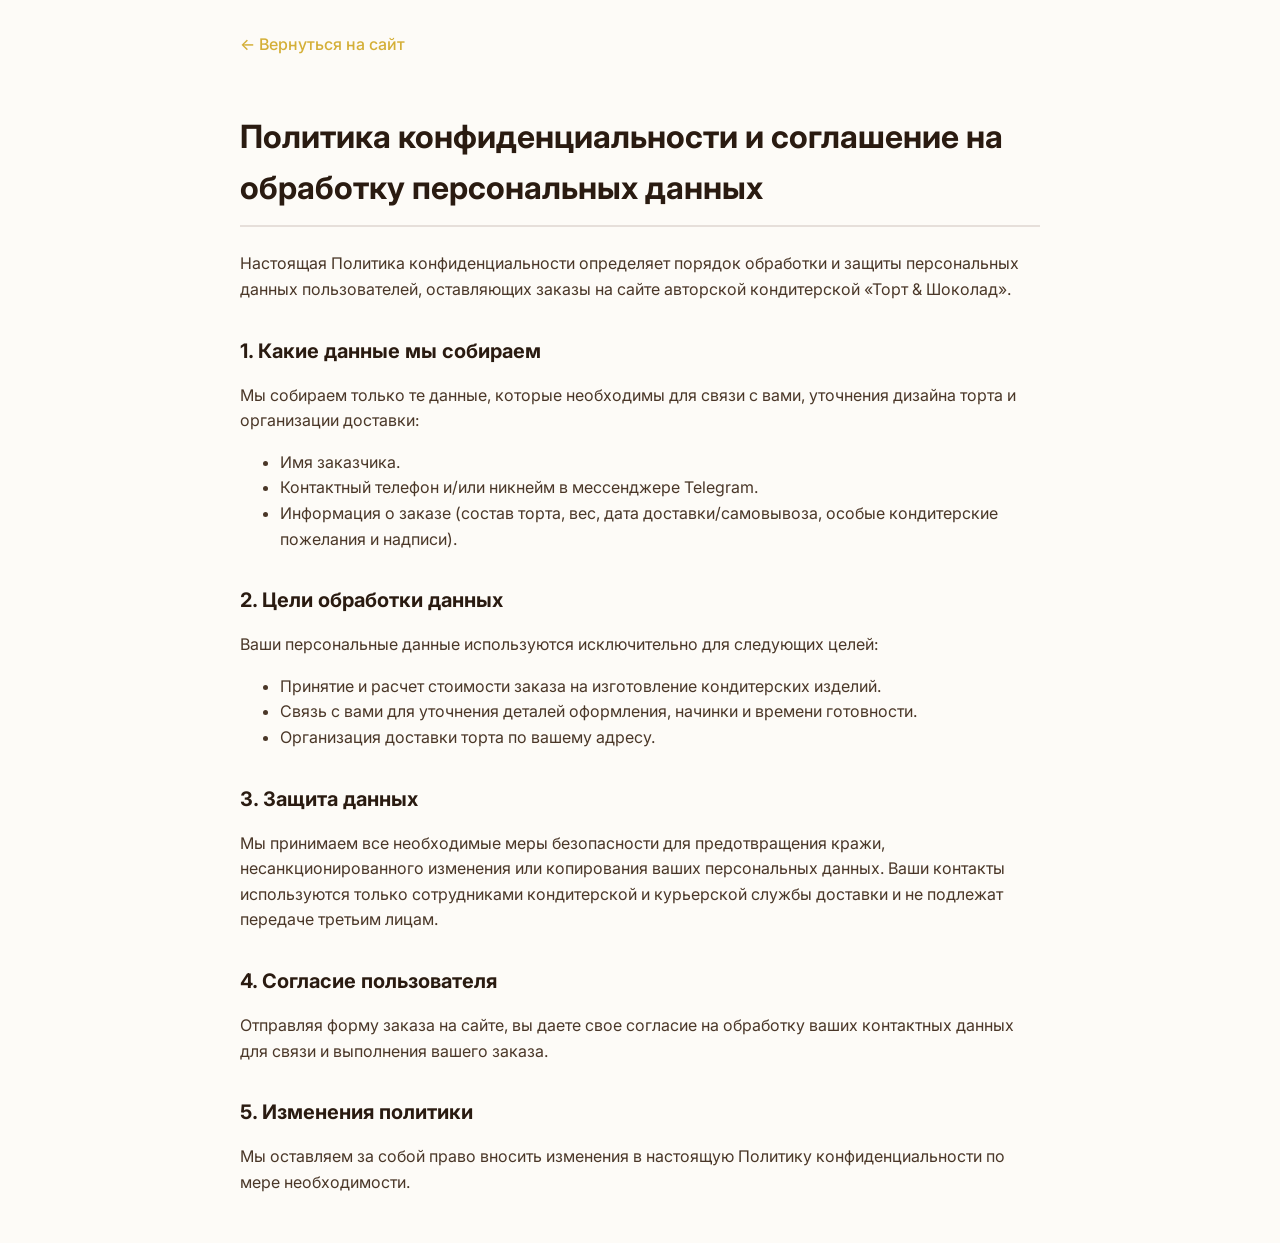
==== privacy.html @ acee3517 "Initial commit: Premium landing page and deployment script" ====
<!DOCTYPE html>
<html lang="ru">
<head>
    <meta charset="UTF-8">
    <meta name="viewport" content="width=device-width, initial-scale=1.0">
    <title>Политика конфиденциальности — Торт & Шоколад</title>
    <link href="https://fonts.googleapis.com/css2?family=Inter:wght@400;500;600;700&display=swap" rel="stylesheet">
    <style>
        body {
            font-family: 'Inter', sans-serif;
            line-height: 1.6;
            color: #4a3728;
            max-width: 800px;
            margin: 0 auto;
            padding: 2rem 1.5rem;
            background-color: #fdfbf7;
        }
        h1 {
            color: #2a1b11;
            font-size: 2rem;
            margin-bottom: 1.5rem;
            border-bottom: 2px solid #e6dfda;
            padding-bottom: 0.75rem;
        }
        h2 {
            color: #2a1b11;
            font-size: 1.25rem;
            margin-top: 2rem;
            margin-bottom: 1rem;
        }
        p {
            margin-bottom: 1rem;
        }
        .back-link {
            display: inline-block;
            margin-bottom: 2rem;
            color: #d4af37;
            text-decoration: none;
            font-weight: 500;
        }
        .back-link:hover {
            text-decoration: underline;
        }
    </style>
</head>
<body>
    <a href="index.html" class="back-link">&larr; Вернуться на сайт</a>
    <h1>Политика конфиденциальности и соглашение на обработку персональных данных</h1>
    
    <p>Настоящая Политика конфиденциальности определяет порядок обработки и защиты персональных данных пользователей, оставляющих заказы на сайте авторской кондитерской «Торт & Шоколад».</p>
    
    <h2>1. Какие данные мы собираем</h2>
    <p>Мы собираем только те данные, которые необходимы для связи с вами, уточнения дизайна торта и организации доставки:</p>
    <ul>
        <li>Имя заказчика.</li>
        <li>Контактный телефон и/или никнейм в мессенджере Telegram.</li>
        <li>Информация о заказе (состав торта, вес, дата доставки/самовывоза, особые кондитерские пожелания и надписи).</li>
    </ul>

    <h2>2. Цели обработки данных</h2>
    <p>Ваши персональные данные используются исключительно для следующих целей:</p>
    <ul>
        <li>Принятие и расчет стоимости заказа на изготовление кондитерских изделий.</li>
        <li>Связь с вами для уточнения деталей оформления, начинки и времени готовности.</li>
        <li>Организация доставки торта по вашему адресу.</li>
    </ul>

    <h2>3. Защита данных</h2>
    <p>Мы принимаем все необходимые меры безопасности для предотвращения кражи, несанкционированного изменения или копирования ваших персональных данных. Ваши контакты используются только сотрудниками кондитерской и курьерской службы доставки и не подлежат передаче третьим лицам.</p>

    <h2>4. Согласие пользователя</h2>
    <p>Отправляя форму заказа на сайте, вы даете свое согласие на обработку ваших контактных данных для связи и выполнения вашего заказа.</p>

    <h2>5. Изменения политики</h2>
    <p>Мы оставляем за собой право вносить изменения в настоящую Политику конфиденциальности по мере необходимости.</p>
</body>
</html>
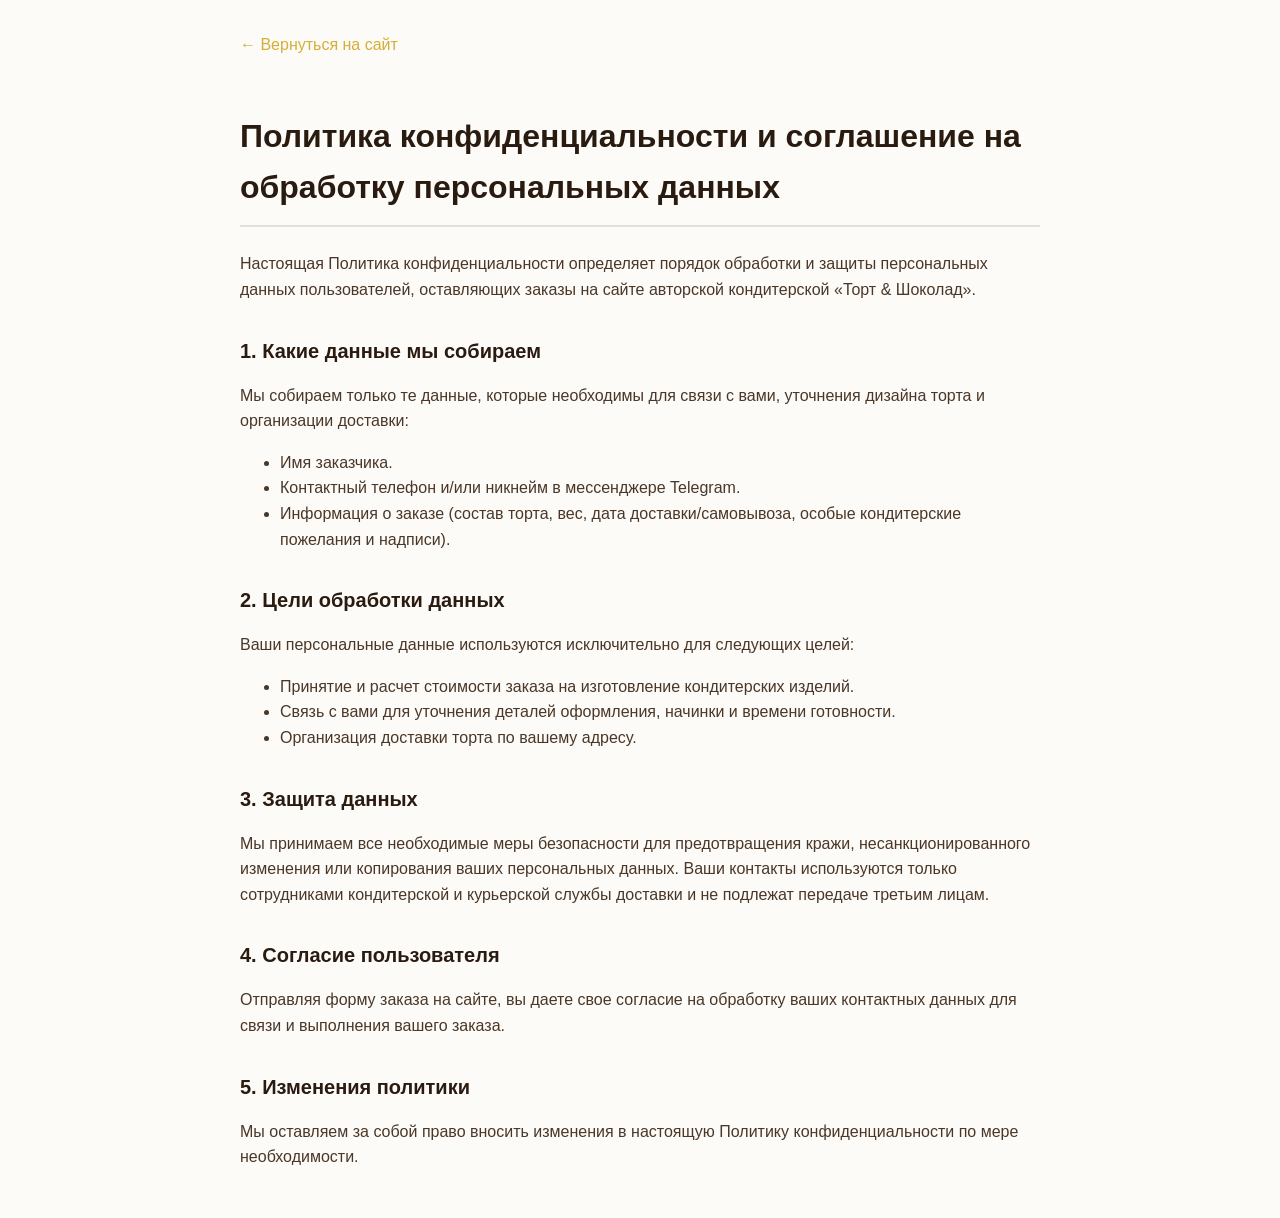
==== commit 427f9796: "Fix bakery landing QA issues" ====
--- a/privacy.html
+++ b/privacy.html
@@ -4,10 +4,9 @@
     <meta charset="UTF-8">
     <meta name="viewport" content="width=device-width, initial-scale=1.0">
     <title>Политика конфиденциальности — Торт & Шоколад</title>
-    <link href="https://fonts.googleapis.com/css2?family=Inter:wght@400;500;600;700&display=swap" rel="stylesheet">
     <style>
         body {
-            font-family: 'Inter', sans-serif;
+            font-family: -apple-system, BlinkMacSystemFont, "Segoe UI", Arial, sans-serif;
             line-height: 1.6;
             color: #4a3728;
             max-width: 800px;
